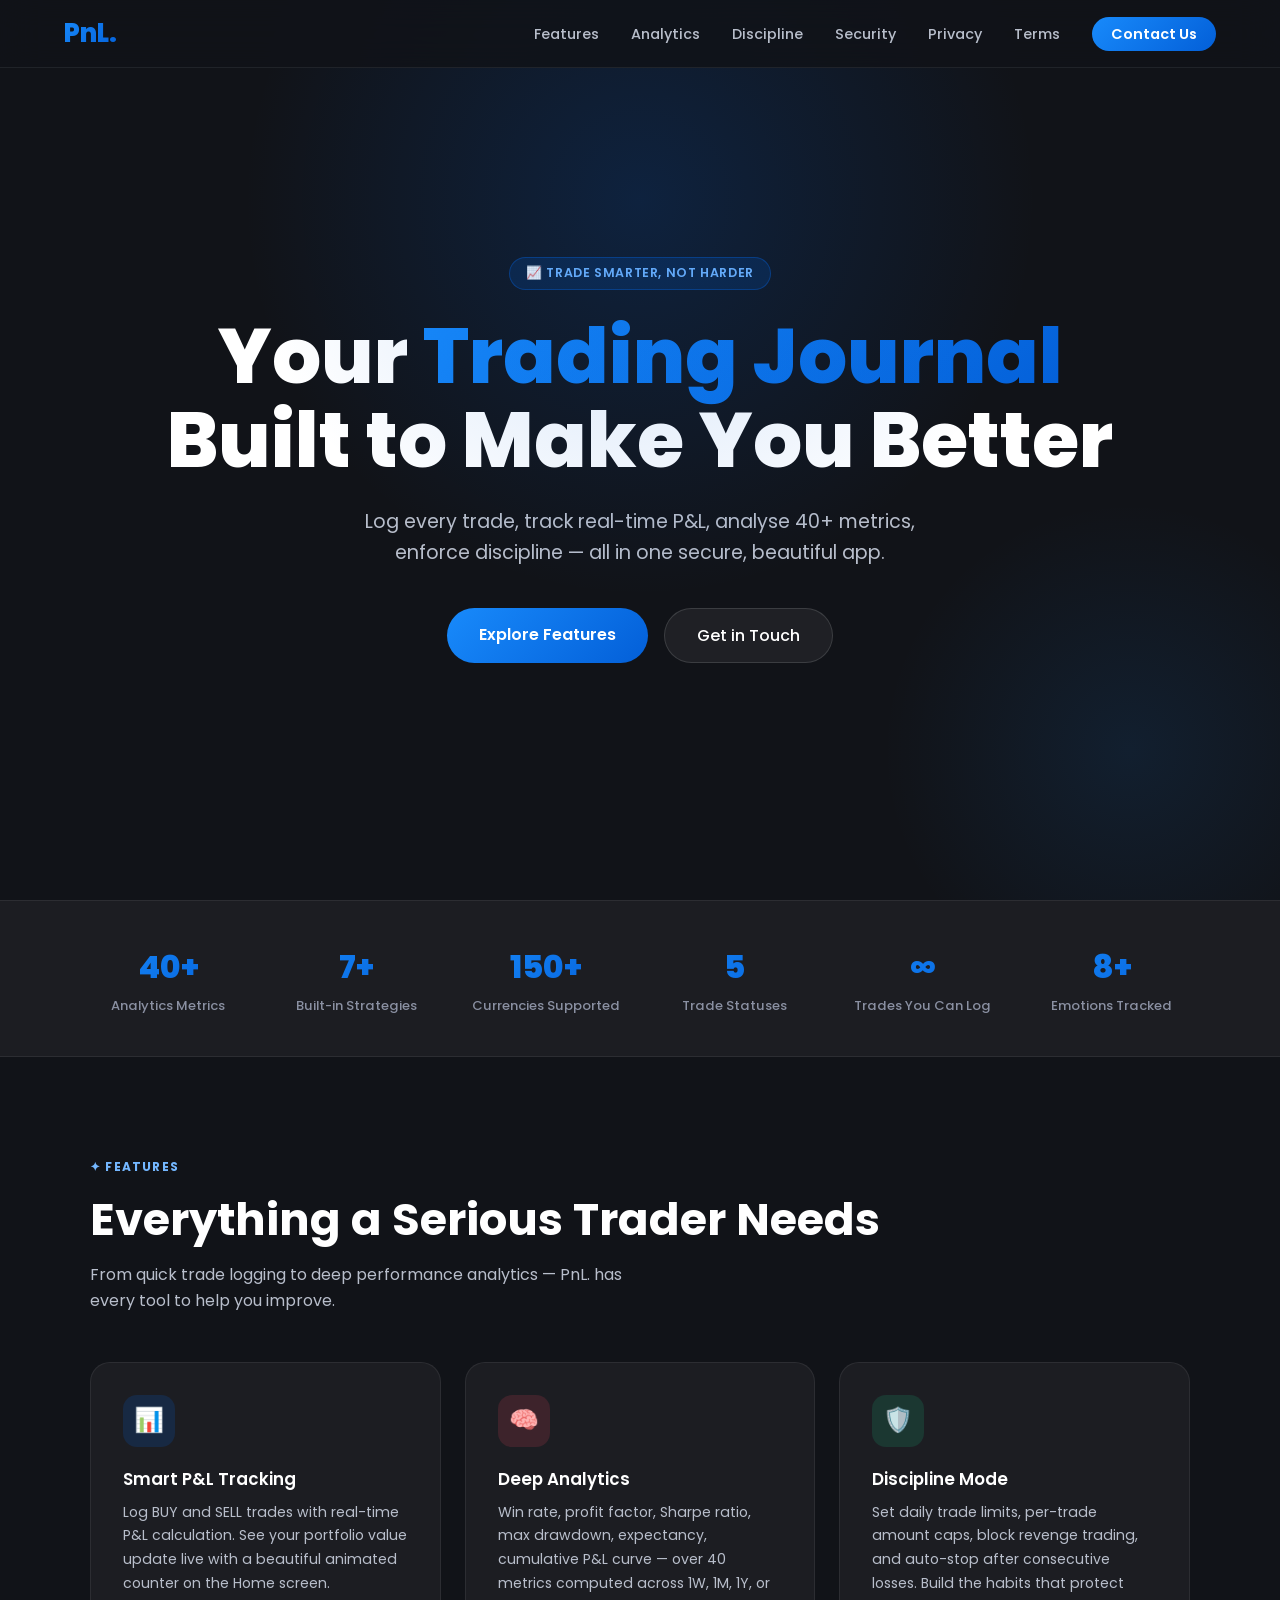
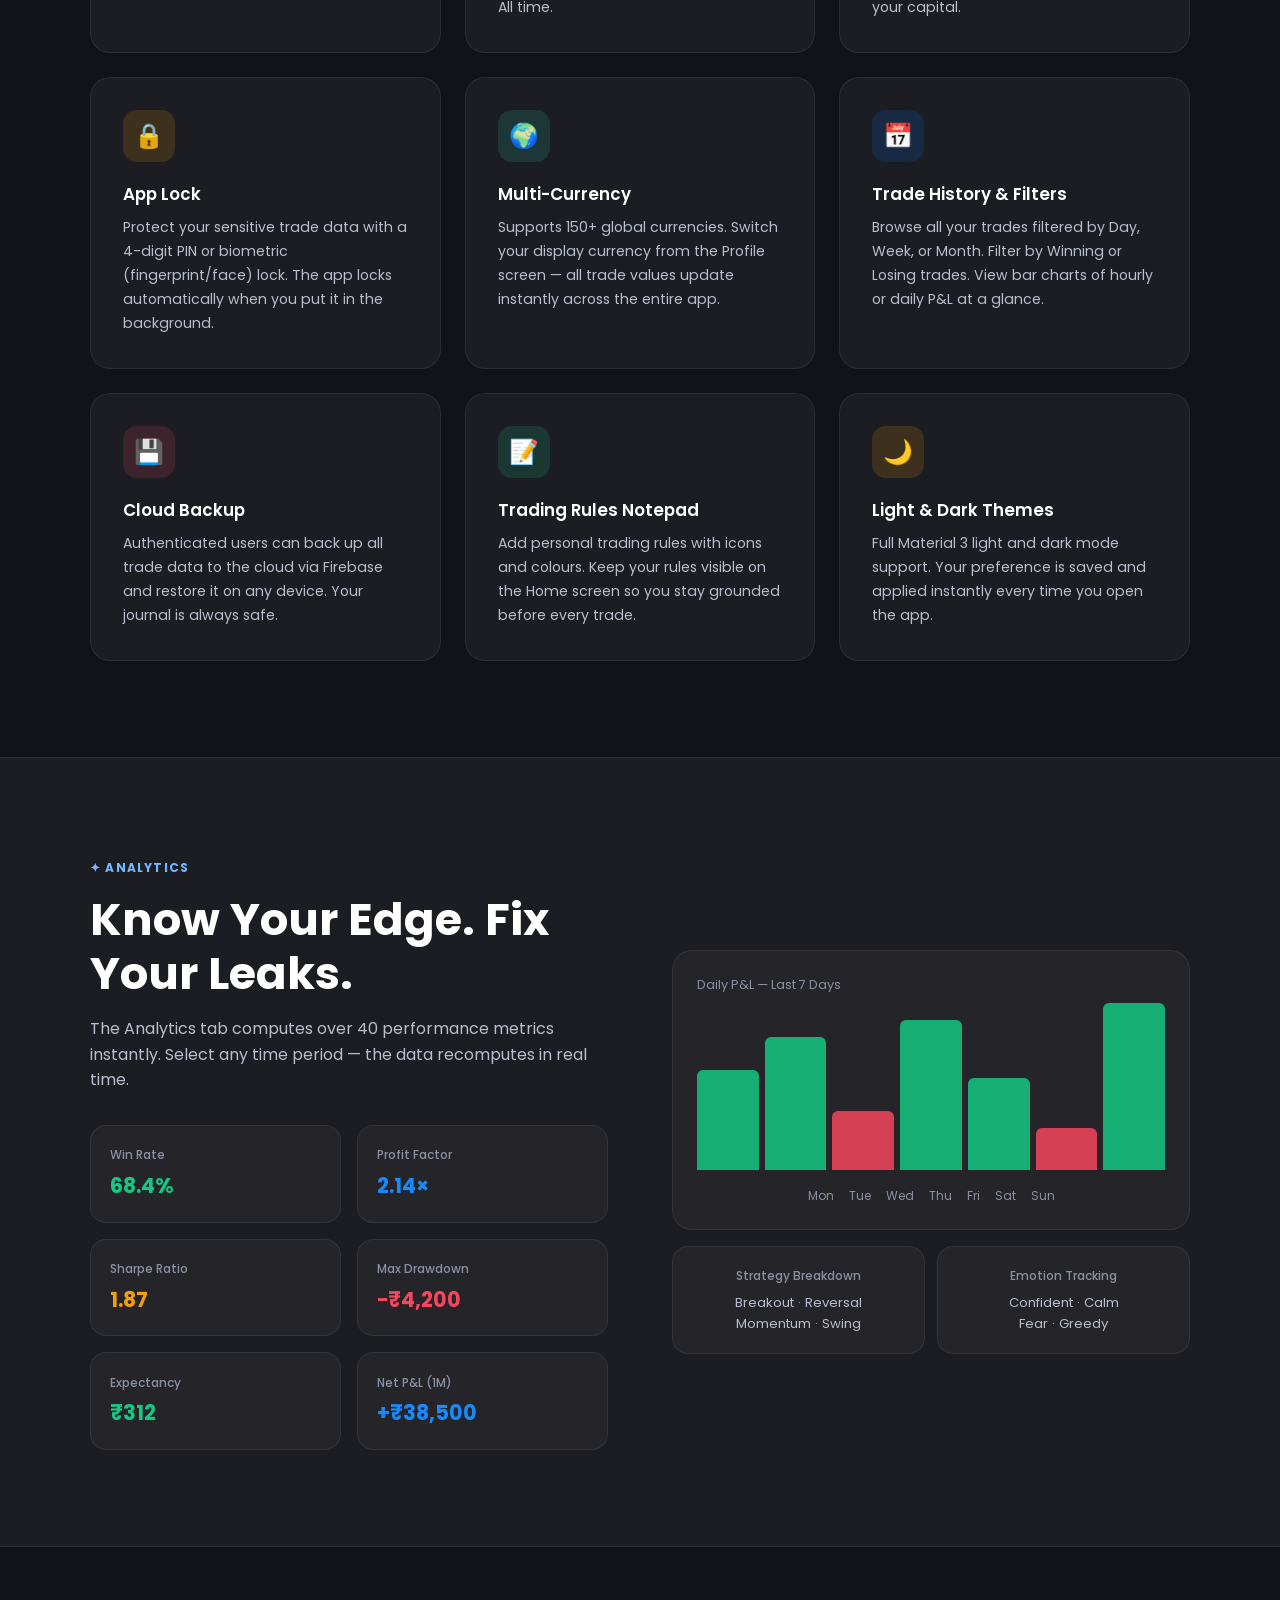
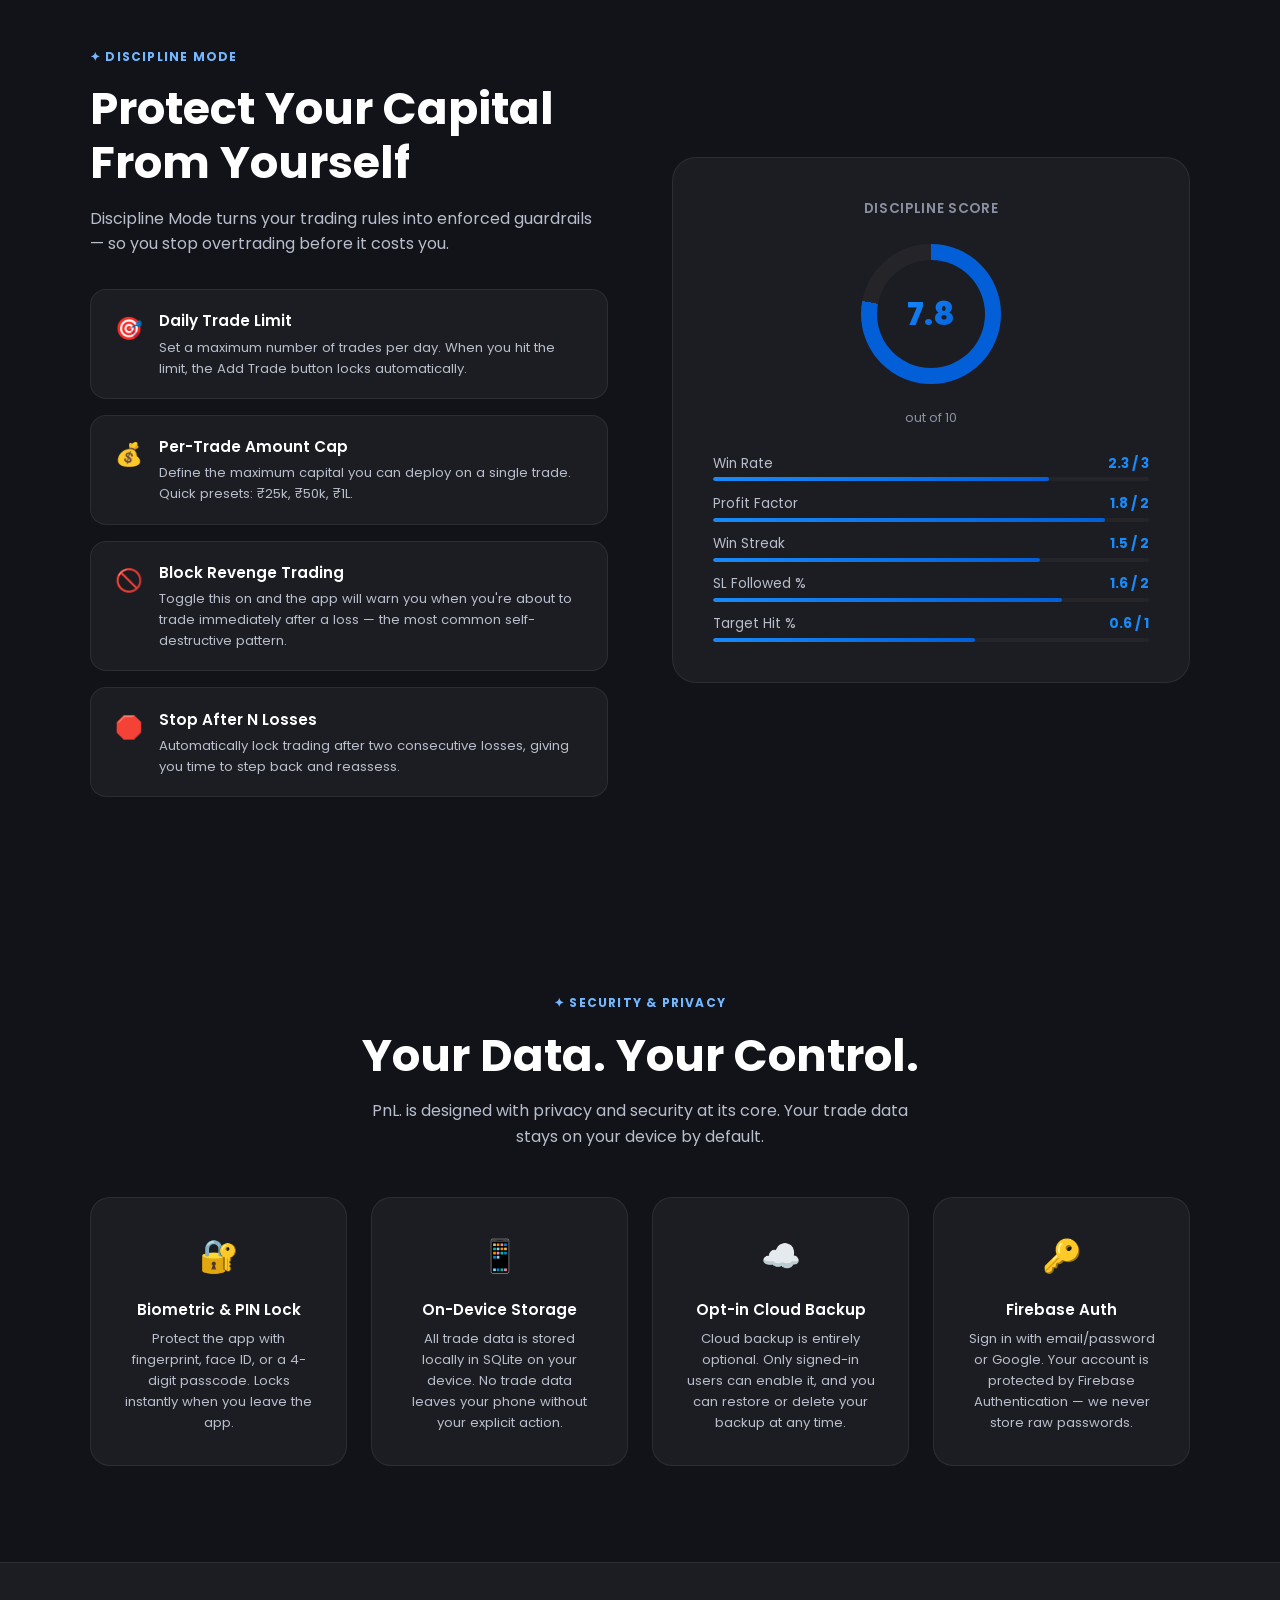
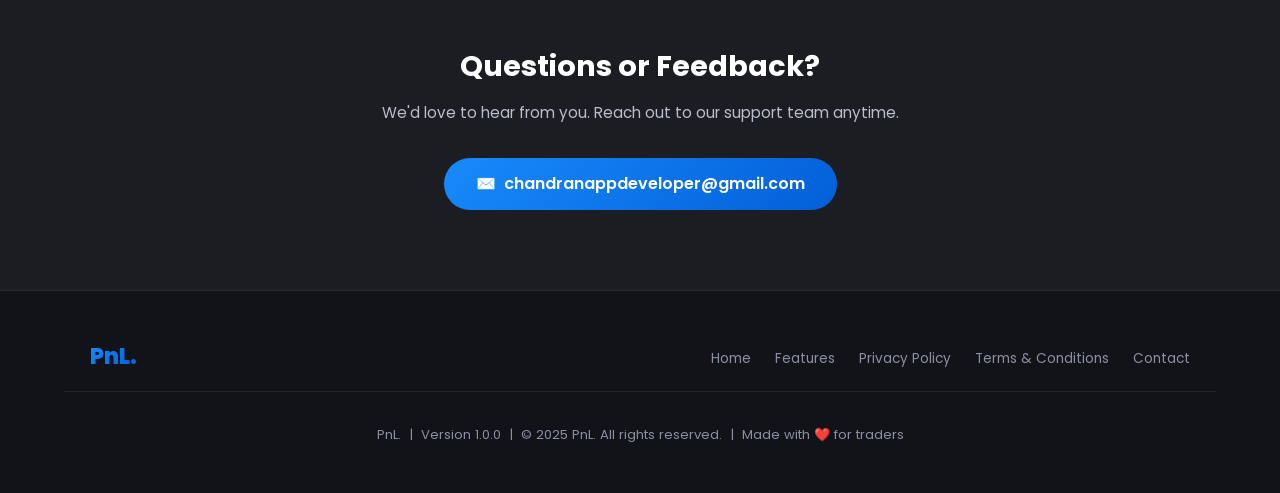
==== index.html @ b83067f7 "Add files via upload init" ====
<!DOCTYPE html>
<html lang="en">
<head>
  <meta charset="UTF-8" />
  <meta name="viewport" content="width=device-width, initial-scale=1.0" />
  <title>PnL. — Trade Journal App</title>
  <meta name="description" content="PnL. is a smart trade journal for retail traders. Log trades, track daily P&L, analyse patterns, enforce discipline, and grow as a trader." />
  <meta name="theme-color" content="#035fd8" />
  <link rel="stylesheet" href="style.css" />
</head>
<body>

<!-- NAV -->
<nav>
  <a class="nav-logo" href="index.html">PnL.</a>
  <ul class="nav-links">
    <li><a href="#features">Features</a></li>
    <li><a href="#analytics">Analytics</a></li>
    <li><a href="#discipline">Discipline</a></li>
    <li><a href="#security">Security</a></li>
    <li><a href="privacy.html">Privacy</a></li>
    <li><a href="terms.html">Terms</a></li>
    <li><a href="mailto:chandranappdeveloper@gmail.com" class="nav-cta">Contact Us</a></li>
  </ul>
</nav>

<!-- HERO -->
<section class="hero">
  <div>
    <div class="badge">📈 Trade Smarter, Not Harder</div>
    <h1>Your <span class="gradient-text">Trading Journal</span><br/>Built to Make You Better</h1>
    <p>Log every trade, track real-time P&amp;L, analyse 40+ metrics, enforce discipline — all in one secure, beautiful app.</p>
    <div class="btn-group">
      <a href="#features" class="btn-primary">Explore Features</a>
      <a href="mailto:chandranappdeveloper@gmail.com" class="btn-secondary">Get in Touch</a>
    </div>
  </div>
</section>

<!-- STATS STRIP -->
<div class="stats-strip">
  <div class="stats-grid">
    <div class="stat-item">
      <div class="stat-value">40+</div>
      <div class="stat-label">Analytics Metrics</div>
    </div>
    <div class="stat-item">
      <div class="stat-value">7+</div>
      <div class="stat-label">Built-in Strategies</div>
    </div>
    <div class="stat-item">
      <div class="stat-value">150+</div>
      <div class="stat-label">Currencies Supported</div>
    </div>
    <div class="stat-item">
      <div class="stat-value">5</div>
      <div class="stat-label">Trade Statuses</div>
    </div>
    <div class="stat-item">
      <div class="stat-value">∞</div>
      <div class="stat-label">Trades You Can Log</div>
    </div>
    <div class="stat-item">
      <div class="stat-value">8+</div>
      <div class="stat-label">Emotions Tracked</div>
    </div>
  </div>
</div>

<!-- FEATURES -->
<section id="features">
  <div class="section-inner">
    <span class="section-badge">✦ Features</span>
    <h2 class="section-title">Everything a Serious Trader Needs</h2>
    <p class="section-sub">From quick trade logging to deep performance analytics — PnL. has every tool to help you improve.</p>

    <div class="features-grid">
      <div class="feature-card">
        <div class="feature-icon ic-blue">📊</div>
        <h3>Smart P&amp;L Tracking</h3>
        <p>Log BUY and SELL trades with real-time P&amp;L calculation. See your portfolio value update live with a beautiful animated counter on the Home screen.</p>
      </div>
      <div class="feature-card">
        <div class="feature-icon ic-red">🧠</div>
        <h3>Deep Analytics</h3>
        <p>Win rate, profit factor, Sharpe ratio, max drawdown, expectancy, cumulative P&amp;L curve — over 40 metrics computed across 1W, 1M, 1Y, or All time.</p>
      </div>
      <div class="feature-card">
        <div class="feature-icon ic-green">🛡️</div>
        <h3>Discipline Mode</h3>
        <p>Set daily trade limits, per-trade amount caps, block revenge trading, and auto-stop after consecutive losses. Build the habits that protect your capital.</p>
      </div>
      <div class="feature-card">
        <div class="feature-icon ic-amber">🔒</div>
        <h3>App Lock</h3>
        <p>Protect your sensitive trade data with a 4-digit PIN or biometric (fingerprint/face) lock. The app locks automatically when you put it in the background.</p>
      </div>
      <div class="feature-card">
        <div class="feature-icon ic-cyan">🌍</div>
        <h3>Multi-Currency</h3>
        <p>Supports 150+ global currencies. Switch your display currency from the Profile screen — all trade values update instantly across the entire app.</p>
      </div>
      <div class="feature-card">
        <div class="feature-icon ic-blue">📅</div>
        <h3>Trade History &amp; Filters</h3>
        <p>Browse all your trades filtered by Day, Week, or Month. Filter by Winning or Losing trades. View bar charts of hourly or daily P&amp;L at a glance.</p>
      </div>
      <div class="feature-card">
        <div class="feature-icon ic-red">💾</div>
        <h3>Cloud Backup</h3>
        <p>Authenticated users can back up all trade data to the cloud via Firebase and restore it on any device. Your journal is always safe.</p>
      </div>
      <div class="feature-card">
        <div class="feature-icon ic-green">📝</div>
        <h3>Trading Rules Notepad</h3>
        <p>Add personal trading rules with icons and colours. Keep your rules visible on the Home screen so you stay grounded before every trade.</p>
      </div>
      <div class="feature-card">
        <div class="feature-icon ic-amber">🌙</div>
        <h3>Light &amp; Dark Themes</h3>
        <p>Full Material 3 light and dark mode support. Your preference is saved and applied instantly every time you open the app.</p>
      </div>
    </div>
  </div>
</section>

<!-- ANALYTICS -->
<section id="analytics" class="analytics-section">
  <div class="section-inner">
    <div class="analytics-layout">
      <div>
        <span class="section-badge">✦ Analytics</span>
        <h2 class="section-title">Know Your Edge. Fix Your Leaks.</h2>
        <p class="section-sub">The Analytics tab computes over 40 performance metrics instantly. Select any time period — the data recomputes in real time.</p>

        <div class="metrics-grid">
          <div class="metric-card green">
            <div class="metric-label">Win Rate</div>
            <div class="metric-value">68.4%</div>
          </div>
          <div class="metric-card blue">
            <div class="metric-label">Profit Factor</div>
            <div class="metric-value">2.14×</div>
          </div>
          <div class="metric-card amber">
            <div class="metric-label">Sharpe Ratio</div>
            <div class="metric-value">1.87</div>
          </div>
          <div class="metric-card red">
            <div class="metric-label">Max Drawdown</div>
            <div class="metric-value">−₹4,200</div>
          </div>
          <div class="metric-card green">
            <div class="metric-label">Expectancy</div>
            <div class="metric-value">₹312</div>
          </div>
          <div class="metric-card blue">
            <div class="metric-label">Net P&amp;L (1M)</div>
            <div class="metric-value">+₹38,500</div>
          </div>
        </div>
      </div>
      <div>
        <div class="mock-chart">
          <div style="font-size:0.8rem;color:var(--text-muted);margin-bottom:0.5rem;">Daily P&L — Last 7 Days</div>
          <div class="chart-bars">
            <div class="bar up"  style="height:60%;"></div>
            <div class="bar up"  style="height:80%;"></div>
            <div class="bar down"style="height:35%;"></div>
            <div class="bar up"  style="height:90%;"></div>
            <div class="bar up"  style="height:55%;"></div>
            <div class="bar down"style="height:25%;"></div>
            <div class="bar up"  style="height:100%;"></div>
          </div>
          <div class="chart-label">Mon &nbsp;&nbsp;&nbsp; Tue &nbsp;&nbsp;&nbsp; Wed &nbsp;&nbsp;&nbsp; Thu &nbsp;&nbsp;&nbsp; Fri &nbsp;&nbsp;&nbsp; Sat &nbsp;&nbsp;&nbsp; Sun</div>
        </div>

        <div style="margin-top:1rem;display:grid;grid-template-columns:1fr 1fr;gap:0.75rem;">
          <div class="metric-card" style="text-align:center;">
            <div class="metric-label">Strategy Breakdown</div>
            <div style="font-size:0.82rem;color:var(--text-secondary);margin-top:0.4rem;">Breakout · Reversal<br/>Momentum · Swing</div>
          </div>
          <div class="metric-card" style="text-align:center;">
            <div class="metric-label">Emotion Tracking</div>
            <div style="font-size:0.82rem;color:var(--text-secondary);margin-top:0.4rem;">Confident · Calm<br/>Fear · Greedy</div>
          </div>
        </div>
      </div>
    </div>
  </div>
</section>

<!-- DISCIPLINE -->
<section id="discipline">
  <div class="section-inner">
    <div class="discipline-layout">
      <div>
        <span class="section-badge">✦ Discipline Mode</span>
        <h2 class="section-title">Protect Your Capital From Yourself</h2>
        <p class="section-sub">Discipline Mode turns your trading rules into enforced guardrails — so you stop overtrading before it costs you.</p>

        <div class="discipline-items">
          <div class="discipline-item">
            <span class="discipline-icon">🎯</span>
            <div>
              <h4>Daily Trade Limit</h4>
              <p>Set a maximum number of trades per day. When you hit the limit, the Add Trade button locks automatically.</p>
            </div>
          </div>
          <div class="discipline-item">
            <span class="discipline-icon">💰</span>
            <div>
              <h4>Per-Trade Amount Cap</h4>
              <p>Define the maximum capital you can deploy on a single trade. Quick presets: ₹25k, ₹50k, ₹1L.</p>
            </div>
          </div>
          <div class="discipline-item">
            <span class="discipline-icon">🚫</span>
            <div>
              <h4>Block Revenge Trading</h4>
              <p>Toggle this on and the app will warn you when you're about to trade immediately after a loss — the most common self-destructive pattern.</p>
            </div>
          </div>
          <div class="discipline-item">
            <span class="discipline-icon">🛑</span>
            <div>
              <h4>Stop After N Losses</h4>
              <p>Automatically lock trading after two consecutive losses, giving you time to step back and reassess.</p>
            </div>
          </div>
        </div>
      </div>
      <div>
        <div class="score-card">
          <div style="font-size:0.85rem;color:var(--text-muted);margin-bottom:1.5rem;font-weight:600;letter-spacing:0.05em;text-transform:uppercase;">Discipline Score</div>
          <div class="score-ring">
            <div class="score-number">7.8</div>
          </div>
          <div style="font-size:0.8rem;color:var(--text-muted);margin-bottom:1.5rem;">out of 10</div>

          <div class="score-components">
            <div>
              <div class="score-row">
                <span class="score-label">Win Rate</span>
                <span class="score-pts">2.3 / 3</span>
              </div>
              <div class="score-bar"><div class="score-bar-fill" style="width:77%"></div></div>
            </div>
            <div>
              <div class="score-row">
                <span class="score-label">Profit Factor</span>
                <span class="score-pts">1.8 / 2</span>
              </div>
              <div class="score-bar"><div class="score-bar-fill" style="width:90%"></div></div>
            </div>
            <div>
              <div class="score-row">
                <span class="score-label">Win Streak</span>
                <span class="score-pts">1.5 / 2</span>
              </div>
              <div class="score-bar"><div class="score-bar-fill" style="width:75%"></div></div>
            </div>
            <div>
              <div class="score-row">
                <span class="score-label">SL Followed %</span>
                <span class="score-pts">1.6 / 2</span>
              </div>
              <div class="score-bar"><div class="score-bar-fill" style="width:80%"></div></div>
            </div>
            <div>
              <div class="score-row">
                <span class="score-label">Target Hit %</span>
                <span class="score-pts">0.6 / 1</span>
              </div>
              <div class="score-bar"><div class="score-bar-fill" style="width:60%"></div></div>
            </div>
          </div>
        </div>
      </div>
    </div>
  </div>
</section>

<!-- SECURITY -->
<section id="security">
  <div class="section-inner" style="text-align:center;">
    <span class="section-badge">✦ Security &amp; Privacy</span>
    <h2 class="section-title">Your Data. Your Control.</h2>
    <p class="section-sub" style="margin:0 auto;">PnL. is designed with privacy and security at its core. Your trade data stays on your device by default.</p>

    <div class="security-grid">
      <div class="security-card">
        <span class="sec-icon">🔐</span>
        <h3>Biometric &amp; PIN Lock</h3>
        <p>Protect the app with fingerprint, face ID, or a 4-digit passcode. Locks instantly when you leave the app.</p>
      </div>
      <div class="security-card">
        <span class="sec-icon">📱</span>
        <h3>On-Device Storage</h3>
        <p>All trade data is stored locally in SQLite on your device. No trade data leaves your phone without your explicit action.</p>
      </div>
      <div class="security-card">
        <span class="sec-icon">☁️</span>
        <h3>Opt-in Cloud Backup</h3>
        <p>Cloud backup is entirely optional. Only signed-in users can enable it, and you can restore or delete your backup at any time.</p>
      </div>
      <div class="security-card">
        <span class="sec-icon">🔑</span>
        <h3>Firebase Auth</h3>
        <p>Sign in with email/password or Google. Your account is protected by Firebase Authentication — we never store raw passwords.</p>
      </div>
    </div>
  </div>
</section>

<!-- CONTACT CTA -->
<div class="contact-section">
  <h2>Questions or Feedback?</h2>
  <p>We'd love to hear from you. Reach out to our support team anytime.</p>
  <a href="mailto:chandranappdeveloper@gmail.com" class="contact-email">✉️ &nbsp;chandranappdeveloper@gmail.com</a>
</div>

<!-- FOOTER -->
<footer>
  <div class="footer-inner">
    <a class="footer-logo" href="index.html">PnL.</a>
    <ul class="footer-links">
      <li><a href="index.html">Home</a></li>
      <li><a href="#features">Features</a></li>
      <li><a href="privacy.html">Privacy Policy</a></li>
      <li><a href="terms.html">Terms &amp; Conditions</a></li>
      <li><a href="mailto:chandranappdeveloper@gmail.com">Contact</a></li>
    </ul>
  </div>
  <div class="footer-copy">
    PnL. &nbsp;|&nbsp; Version 1.0.0 &nbsp;|&nbsp; © 2025 PnL. All rights reserved. &nbsp;|&nbsp; Made with ❤️ for traders
  </div>
</footer>

</body>
</html>
---- style.css ----
@import url('https://fonts.googleapis.com/css2?family=Poppins:wght@300;400;500;600;700;800;900&display=swap');

/* ── AppColors exact values from app_colors.dart ───────────────────────── */
:root {
  /* Brand / Primary */
  --primary:        #035fd8;   /* AppColors.primary */
  --primary-mid:    #0045b4;   /* AppColors.primaryMid */
  --primary-light:  #188afb;   /* AppColors.primaryLight */
  --gradient: linear-gradient(135deg, #188afb, #035fd8, #0045b4);
  --gradient-2: linear-gradient(135deg, #188afb, #035fd8);

  /* Accent */
  --pink:    #F6465D;   /* AppColors.pink  (loss red) */
  --green:   #16C784;   /* AppColors.profit / emerald */
  --amber:   #F59E0B;   /* AppColors.amber */
  --cyan:    #22C7A9;   /* AppColors.cyan */
  --chart:   #035fd8;   /* AppColors.chartLine */

  /* Dark-mode backgrounds (matching AppColors dark) */
  --dark-bg:    #111318;   /* bgPage dark */
  --dark-card:  #1C1D22;   /* surface dark */
  --dark-card2: #252529;   /* surface2 dark */
  --dark-card3: #5C5D68;   /* surface3 dark */

  /* Text (dark mode) */
  --text-primary:   #FFFFFF;
  --text-secondary: #B8BECB;   /* textSecondary dark */
  --text-muted:     #8A90A2;   /* textMuted dark */

  /* Borders (dark) */
  --border:  rgba(255,255,255,0.13);   /* 0x22FFFFFF */
  --border2: rgba(255,255,255,0.07);   /* 0x11FFFFFF */

  /* Tinted backgrounds */
  --profit-bg: rgba(22,199,132,0.13);
  --loss-bg:   rgba(246,70,93,0.13);
  --primary-bg: rgba(3,95,216,0.15);
}

* { margin: 0; padding: 0; box-sizing: border-box; }
html { scroll-behavior: smooth; }

body {
  font-family: 'Poppins', sans-serif;
  background: var(--dark-bg);
  color: var(--text-primary);
  line-height: 1.6;
  overflow-x: hidden;
}

/* ── NAV ─────────────────────────────────────────────────────────────────── */
nav {
  position: fixed;
  top: 0; left: 0; right: 0;
  z-index: 100;
  background: rgba(17, 19, 24, 0.88);
  backdrop-filter: blur(20px);
  border-bottom: 1px solid var(--border2);
  padding: 0 5%;
  height: 68px;
  display: flex;
  align-items: center;
  justify-content: space-between;
}

.nav-logo {
  font-size: 1.6rem;
  font-weight: 800;
  background: var(--gradient-2);
  -webkit-background-clip: text;
  -webkit-text-fill-color: transparent;
  background-clip: text;
  text-decoration: none;
}

.nav-links {
  display: flex;
  gap: 2rem;
  list-style: none;
  align-items: center;
}

.nav-links a {
  color: var(--text-secondary);
  text-decoration: none;
  font-size: 0.9rem;
  font-weight: 500;
  transition: color 0.2s;
}
.nav-links a:hover { color: #fff; }

.nav-cta {
  background: var(--gradient-2) !important;
  color: #fff !important;
  padding: 0.45rem 1.2rem;
  border-radius: 50px;
  font-weight: 600 !important;
}

/* ── HERO ─────────────────────────────────────────────────────────────────── */
.hero {
  min-height: 100vh;
  display: flex;
  align-items: center;
  justify-content: center;
  text-align: center;
  padding: 100px 5% 80px;
  position: relative;
  overflow: hidden;
}

.hero::before {
  content: '';
  position: absolute;
  top: -200px; left: 50%;
  transform: translateX(-50%);
  width: 800px; height: 800px;
  background: radial-gradient(circle, rgba(3,95,216,0.2) 0%, transparent 70%);
  pointer-events: none;
}
.hero::after {
  content: '';
  position: absolute;
  bottom: -100px; right: -100px;
  width: 500px; height: 500px;
  background: radial-gradient(circle, rgba(24,138,251,0.1) 0%, transparent 70%);
  pointer-events: none;
}

.badge {
  display: inline-flex;
  align-items: center;
  gap: 0.4rem;
  background: rgba(3,95,216,0.18);
  border: 1px solid rgba(3,95,216,0.4);
  color: #74b7ff;
  font-size: 0.78rem;
  font-weight: 600;
  padding: 0.35rem 1rem;
  border-radius: 50px;
  margin-bottom: 1.5rem;
  letter-spacing: 0.05em;
  text-transform: uppercase;
}

.hero h1 {
  font-size: clamp(2.8rem, 6vw, 5.5rem);
  font-weight: 800;
  line-height: 1.1;
  margin-bottom: 1.5rem;
}

.hero h1 .gradient-text {
  background: var(--gradient-2);
  -webkit-background-clip: text;
  -webkit-text-fill-color: transparent;
  background-clip: text;
}

.hero p {
  font-size: clamp(1rem, 2vw, 1.2rem);
  color: var(--text-secondary);
  max-width: 600px;
  margin: 0 auto 2.5rem;
}

.btn-group {
  display: flex;
  gap: 1rem;
  justify-content: center;
  flex-wrap: wrap;
}

.btn-primary {
  background: var(--gradient-2);
  color: #fff;
  padding: 0.85rem 2rem;
  border-radius: 50px;
  text-decoration: none;
  font-weight: 600;
  font-size: 1rem;
  transition: opacity 0.2s, transform 0.2s;
  display: inline-block;
}
.btn-primary:hover { opacity: 0.9; transform: translateY(-2px); }

.btn-secondary {
  background: rgba(255,255,255,0.06);
  border: 1px solid var(--border);
  color: #fff;
  padding: 0.85rem 2rem;
  border-radius: 50px;
  text-decoration: none;
  font-weight: 500;
  font-size: 1rem;
  transition: background 0.2s, transform 0.2s;
  display: inline-block;
}
.btn-secondary:hover { background: rgba(255,255,255,0.1); transform: translateY(-2px); }

/* ── STATS STRIP ─────────────────────────────────────────────────────────── */
.stats-strip {
  background: var(--dark-card);
  border-top: 1px solid var(--border2);
  border-bottom: 1px solid var(--border2);
  padding: 2.5rem 5%;
}

.stats-grid {
  display: grid;
  grid-template-columns: repeat(auto-fit, minmax(150px, 1fr));
  gap: 2rem;
  max-width: 1100px;
  margin: 0 auto;
  text-align: center;
}

.stat-item .stat-value {
  font-size: 2rem;
  font-weight: 800;
  background: var(--gradient-2);
  -webkit-background-clip: text;
  -webkit-text-fill-color: transparent;
  background-clip: text;
}

.stat-item .stat-label {
  font-size: 0.82rem;
  color: var(--text-muted);
  font-weight: 500;
  margin-top: 0.2rem;
}

/* ── SECTIONS ────────────────────────────────────────────────────────────── */
section { padding: 6rem 5%; }
.section-inner { max-width: 1100px; margin: 0 auto; }

.section-badge {
  display: inline-block;
  font-size: 0.75rem;
  font-weight: 700;
  letter-spacing: 0.1em;
  text-transform: uppercase;
  color: #74b7ff;
  margin-bottom: 1rem;
}

.section-title {
  font-size: clamp(1.8rem, 4vw, 2.8rem);
  font-weight: 700;
  line-height: 1.2;
  margin-bottom: 1rem;
}

.section-sub {
  color: var(--text-secondary);
  max-width: 550px;
  font-size: 1rem;
}

/* ── FEATURE CARDS ───────────────────────────────────────────────────────── */
.features-grid {
  display: grid;
  grid-template-columns: repeat(auto-fit, minmax(300px, 1fr));
  gap: 1.5rem;
  margin-top: 3rem;
}

.feature-card {
  background: var(--dark-card);
  border: 1px solid var(--border2);
  border-radius: 20px;
  padding: 2rem;
  transition: transform 0.2s, border-color 0.2s;
}
.feature-card:hover {
  transform: translateY(-4px);
  border-color: rgba(3,95,216,0.4);
}

.feature-icon {
  width: 52px; height: 52px;
  border-radius: 14px;
  display: flex;
  align-items: center;
  justify-content: center;
  font-size: 1.5rem;
  margin-bottom: 1.2rem;
}

.feature-card h3 { font-size: 1.05rem; font-weight: 600; margin-bottom: 0.5rem; }
.feature-card p  { color: var(--text-secondary); font-size: 0.88rem; line-height: 1.7; }

/* ── ANALYTICS SECTION ───────────────────────────────────────────────────── */
.analytics-section {
  background: var(--dark-card);
  border-top: 1px solid var(--border2);
  border-bottom: 1px solid var(--border2);
}

.analytics-layout {
  display: grid;
  grid-template-columns: 1fr 1fr;
  gap: 4rem;
  align-items: center;
}

.metrics-grid {
  display: grid;
  grid-template-columns: 1fr 1fr;
  gap: 1rem;
  margin-top: 2rem;
}

.metric-card {
  background: var(--dark-card2);
  border: 1px solid var(--border2);
  border-radius: 16px;
  padding: 1.2rem;
}

.metric-card .metric-label {
  font-size: 0.75rem;
  color: var(--text-muted);
  font-weight: 500;
  margin-bottom: 0.3rem;
}
.metric-card .metric-value { font-size: 1.3rem; font-weight: 700; }

.metric-card.green  .metric-value { color: var(--green); }
.metric-card.red    .metric-value { color: var(--pink); }
.metric-card.blue   .metric-value { color: var(--primary-light); }
.metric-card.amber  .metric-value { color: var(--amber); }

/* mock chart */
.mock-chart {
  background: var(--dark-card2);
  border: 1px solid var(--border2);
  border-radius: 20px;
  padding: 1.5rem;
  height: 280px;
  display: flex;
  flex-direction: column;
  justify-content: flex-end;
}

.chart-bars {
  display: flex;
  align-items: flex-end;
  gap: 6px;
  height: 200px;
  padding-bottom: 8px;
}

.bar { flex: 1; border-radius: 6px 6px 0 0; min-height: 10px; }
.bar.up   { background: var(--green); opacity: 0.85; }
.bar.down { background: var(--pink);  opacity: 0.85; }

.chart-label {
  font-size: 0.75rem;
  color: var(--text-muted);
  text-align: center;
  margin-top: 0.5rem;
}

/* ── DISCIPLINE ──────────────────────────────────────────────────────────── */
.discipline-layout {
  display: grid;
  grid-template-columns: 1fr 1fr;
  gap: 4rem;
  align-items: center;
}

.discipline-items { display: flex; flex-direction: column; gap: 1rem; margin-top: 2rem; }

.discipline-item {
  display: flex;
  align-items: flex-start;
  gap: 1rem;
  background: var(--dark-card);
  border: 1px solid var(--border2);
  border-radius: 16px;
  padding: 1.2rem 1.5rem;
}

.discipline-icon { font-size: 1.4rem; flex-shrink: 0; margin-top: 2px; }
.discipline-item h4 { font-size: 0.95rem; font-weight: 600; margin-bottom: 0.2rem; }
.discipline-item p  { font-size: 0.82rem; color: var(--text-secondary); }

.score-card {
  background: var(--dark-card);
  border: 1px solid var(--border2);
  border-radius: 24px;
  padding: 2.5rem;
  text-align: center;
}

.score-ring {
  width: 140px; height: 140px;
  border-radius: 50%;
  background: conic-gradient(var(--primary) 0% 78%, var(--dark-card2) 78% 100%);
  display: flex;
  align-items: center;
  justify-content: center;
  margin: 0 auto 1.5rem;
  position: relative;
}
.score-ring::before {
  content: '';
  position: absolute;
  width: 108px; height: 108px;
  background: var(--dark-card);
  border-radius: 50%;
}
.score-ring .score-number {
  position: relative;
  z-index: 1;
  font-size: 2rem;
  font-weight: 800;
  background: var(--gradient-2);
  -webkit-background-clip: text;
  -webkit-text-fill-color: transparent;
  background-clip: text;
}

.score-components { display: flex; flex-direction: column; gap: 0.7rem; text-align: left; }

.score-row {
  display: flex;
  align-items: center;
  justify-content: space-between;
  font-size: 0.85rem;
}
.score-row .score-label { color: var(--text-secondary); }
.score-row .score-pts   { font-weight: 700; color: var(--primary-light); }

.score-bar {
  height: 4px;
  background: var(--dark-card2);
  border-radius: 2px;
  margin: 0.2rem 0 0;
  overflow: hidden;
}
.score-bar-fill { height: 100%; border-radius: 2px; background: var(--gradient-2); }

/* ── SECURITY ────────────────────────────────────────────────────────────── */
.security-grid {
  display: grid;
  grid-template-columns: repeat(auto-fit, minmax(220px, 1fr));
  gap: 1.5rem;
  margin-top: 3rem;
}

.security-card {
  background: var(--dark-card);
  border: 1px solid var(--border2);
  border-radius: 20px;
  padding: 2rem;
  text-align: center;
}
.security-card .sec-icon { font-size: 2rem; margin-bottom: 1rem; display: block; }
.security-card h3 { font-size: 0.95rem; font-weight: 600; margin-bottom: 0.4rem; }
.security-card p  { font-size: 0.82rem; color: var(--text-secondary); }

/* ── POLICY PAGES ────────────────────────────────────────────────────────── */
.policy-hero {
  padding: 120px 5% 60px;
  text-align: center;
  border-bottom: 1px solid var(--border2);
}
.policy-hero h1 {
  font-size: clamp(2rem, 4vw, 3rem);
  font-weight: 700;
  margin-bottom: 0.75rem;
}
.policy-meta { font-size: 0.85rem; color: var(--text-muted); }

.policy-content { max-width: 860px; margin: 0 auto; padding: 4rem 5%; }

.policy-section {
  background: var(--dark-card);
  border: 1px solid var(--border2);
  border-radius: 20px;
  padding: 2rem 2.5rem;
  margin-bottom: 1.5rem;
}

.policy-section-header {
  display: flex;
  align-items: center;
  gap: 1rem;
  margin-bottom: 1.2rem;
}

.policy-icon {
  width: 44px; height: 44px;
  border-radius: 12px;
  display: flex;
  align-items: center;
  justify-content: center;
  font-size: 1.2rem;
  flex-shrink: 0;
}

.policy-section h2 { font-size: 1.05rem; font-weight: 600; }
.policy-section p, .policy-section li { font-size: 0.9rem; color: var(--text-secondary); line-height: 1.8; }
.policy-section ul { padding-left: 1.2rem; margin-top: 0.5rem; }
.policy-section li { margin-bottom: 0.4rem; }
.policy-section strong { color: var(--text-primary); }

.alert-box {
  background: rgba(246,70,93,0.08);
  border: 1px solid rgba(246,70,93,0.25);
  border-radius: 12px;
  padding: 1rem 1.5rem;
  margin-top: 1rem;
  font-size: 0.88rem;
  color: #ffb3c0;
}

/* ── CONTACT CTA ─────────────────────────────────────────────────────────── */
.contact-section {
  text-align: center;
  padding: 5rem 5%;
  background: var(--dark-card);
  border-top: 1px solid var(--border2);
}
.contact-section h2 { font-size: 1.8rem; font-weight: 700; margin-bottom: 0.75rem; }
.contact-section p  { color: var(--text-secondary); margin-bottom: 2rem; font-size: 0.95rem; }

.contact-email {
  display: inline-flex;
  align-items: center;
  gap: 0.5rem;
  background: var(--gradient-2);
  color: #fff;
  padding: 0.85rem 2rem;
  border-radius: 50px;
  text-decoration: none;
  font-weight: 600;
  font-size: 1rem;
  transition: opacity 0.2s;
}
.contact-email:hover { opacity: 0.88; }

/* ── FOOTER ──────────────────────────────────────────────────────────────── */
footer {
  background: var(--dark-bg);
  border-top: 1px solid var(--border2);
  padding: 3rem 5%;
}

.footer-inner {
  max-width: 1100px;
  margin: 0 auto;
  display: flex;
  align-items: center;
  justify-content: space-between;
  flex-wrap: wrap;
  gap: 1.5rem;
}

.footer-logo {
  font-size: 1.4rem;
  font-weight: 800;
  background: var(--gradient-2);
  -webkit-background-clip: text;
  -webkit-text-fill-color: transparent;
  background-clip: text;
  text-decoration: none;
}

.footer-links { display: flex; gap: 1.5rem; list-style: none; flex-wrap: wrap; }
.footer-links a { color: var(--text-muted); text-decoration: none; font-size: 0.85rem; transition: color 0.2s; }
.footer-links a:hover { color: #fff; }

.footer-copy {
  color: var(--text-muted);
  font-size: 0.82rem;
  width: 100%;
  text-align: center;
  padding-top: 2rem;
  border-top: 1px solid var(--border2);
  margin-top: 1rem;
}

/* ── ICON TINT CLASSES (AppColors) ──────────────────────────────────────── */
.ic-blue   { background: rgba(3,95,216,0.18); }
.ic-lblue  { background: rgba(24,138,251,0.15); }
.ic-green  { background: rgba(22,199,132,0.15); }
.ic-amber  { background: rgba(245,158,11,0.15); }
.ic-cyan   { background: rgba(34,199,169,0.15); }
.ic-red    { background: rgba(246,70,93,0.15); }

/* policy page link colour */
.policy-section a { color: var(--primary-light); }

/* ── RESPONSIVE ──────────────────────────────────────────────────────────── */
@media (max-width: 768px) {
  .analytics-layout, .discipline-layout { grid-template-columns: 1fr; }
  .nav-links { display: none; }
  .footer-inner { flex-direction: column; text-align: center; }
  .footer-links { justify-content: center; }
}
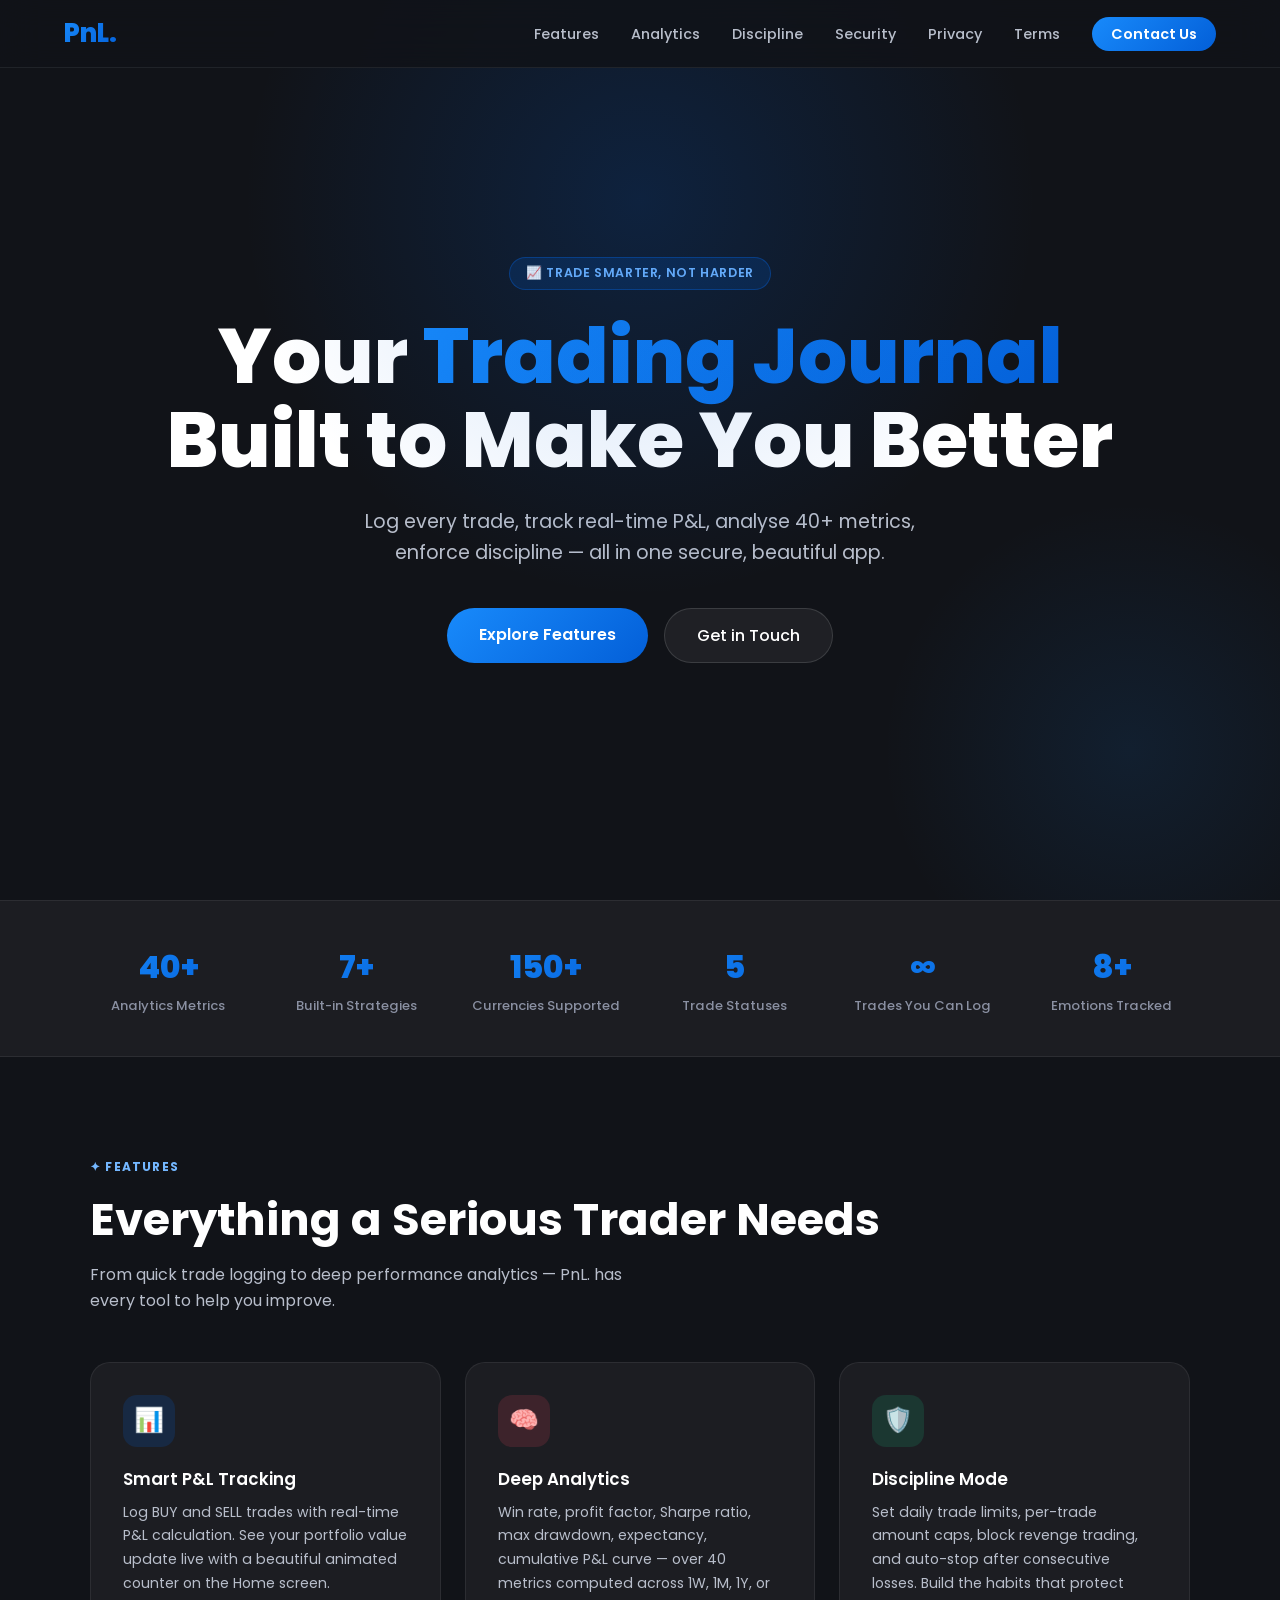
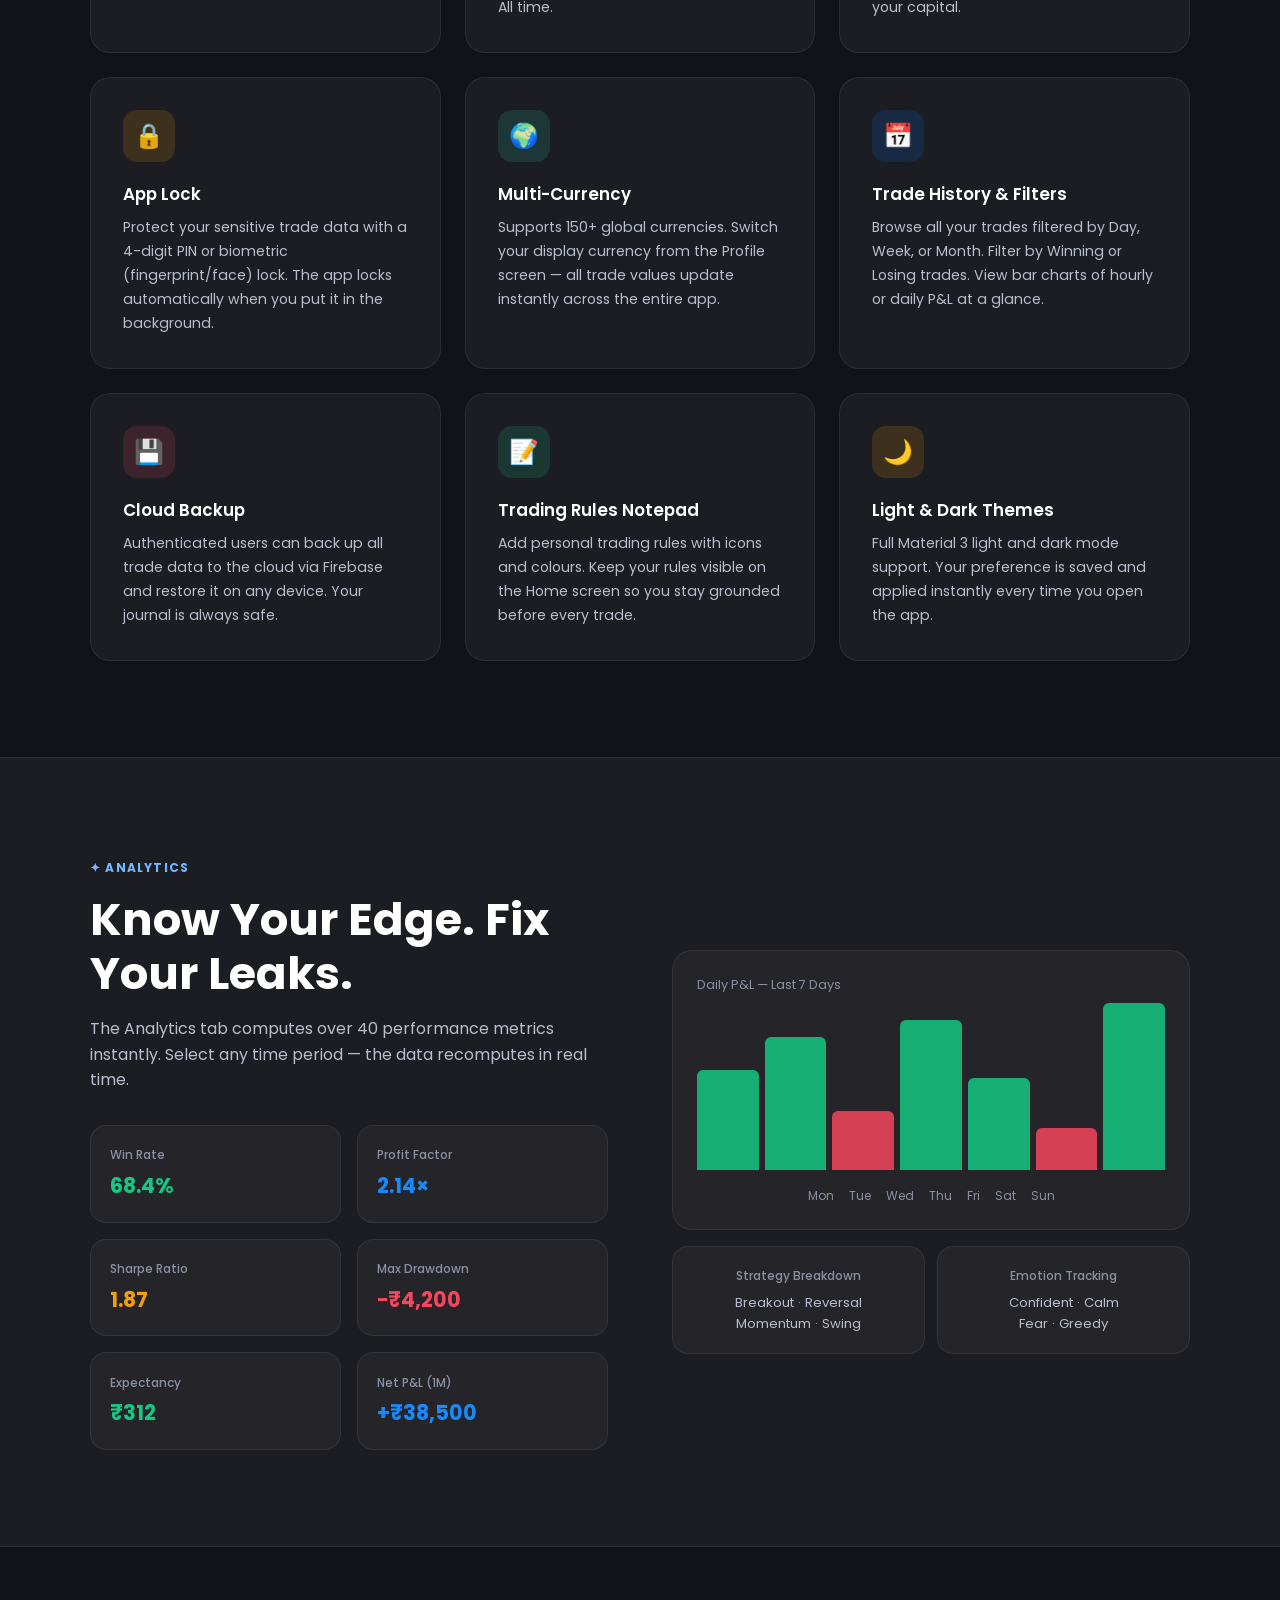
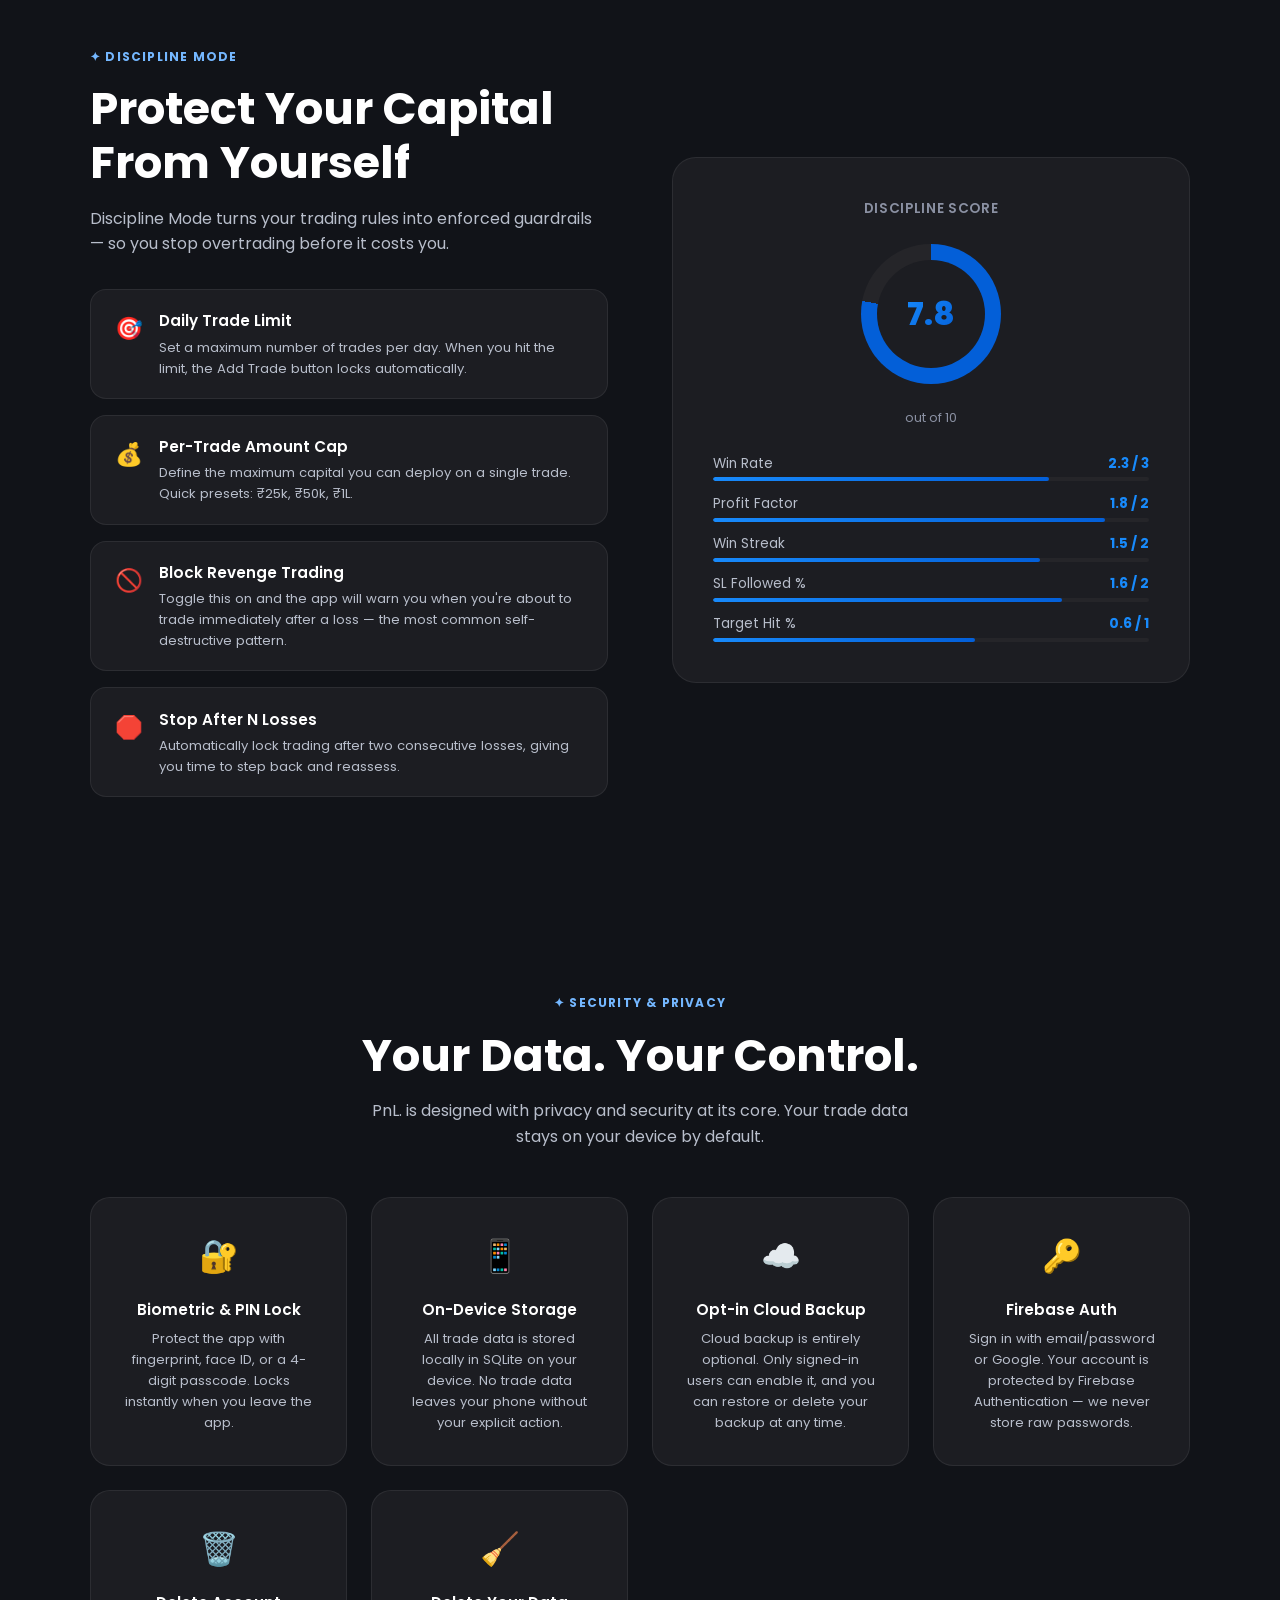
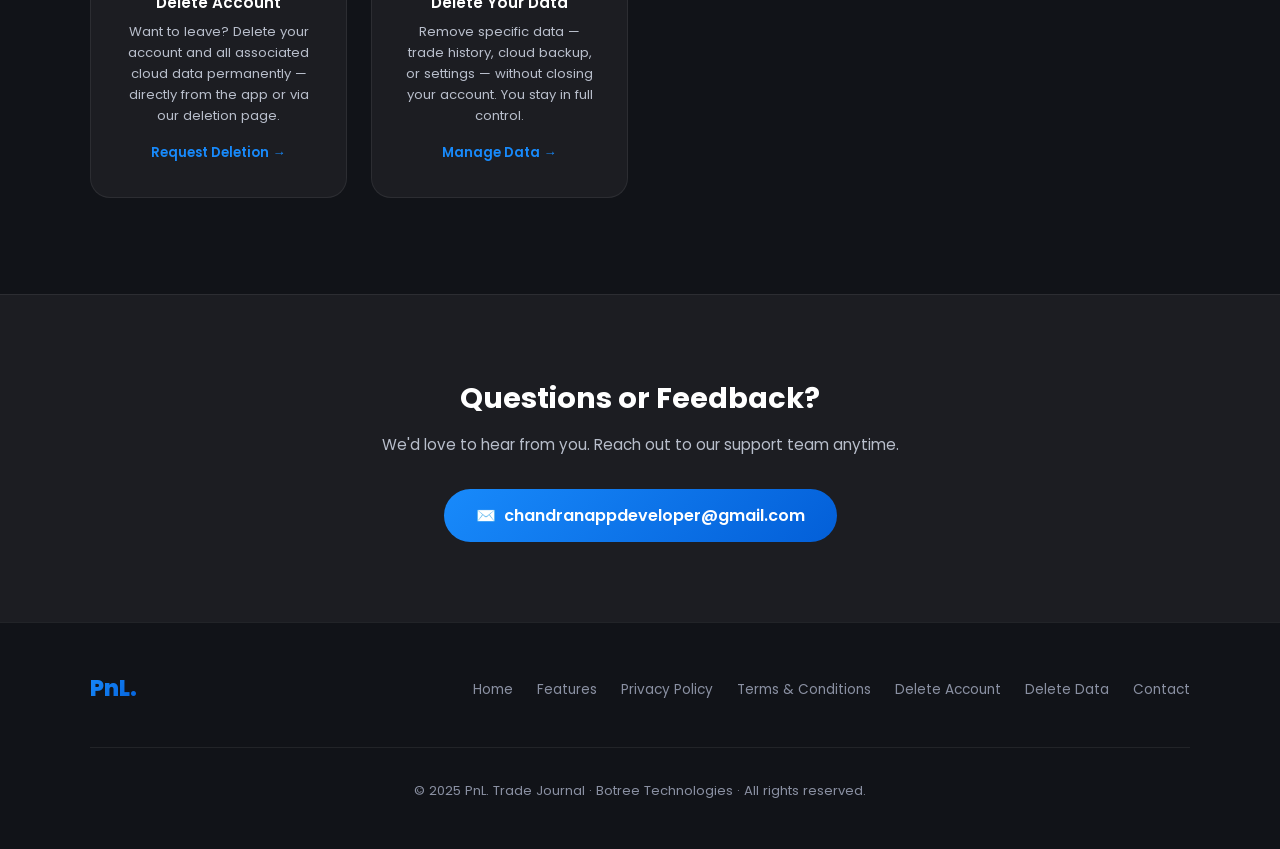
==== commit 08883b40: "Update index.html delete changes" ====
--- a/index.html
+++ b/index.html
@@ -309,6 +309,18 @@
         <h3>Firebase Auth</h3>
         <p>Sign in with email/password or Google. Your account is protected by Firebase Authentication — we never store raw passwords.</p>
       </div>
+      <div class="security-card">
+        <span class="sec-icon">🗑️</span>
+        <h3>Delete Account</h3>
+        <p>Want to leave? Delete your account and all associated cloud data permanently — directly from the app or via our deletion page.</p>
+        <a href="delete-account.html" style="display:inline-block;margin-top:1rem;font-size:0.82rem;font-weight:600;color:var(--primary-light);text-decoration:none;">Request Deletion →</a>
+      </div>
+      <div class="security-card">
+        <span class="sec-icon">🧹</span>
+        <h3>Delete Your Data</h3>
+        <p>Remove specific data — trade history, cloud backup, or settings — without closing your account. You stay in full control.</p>
+        <a href="delete-data.html" style="display:inline-block;margin-top:1rem;font-size:0.82rem;font-weight:600;color:var(--primary-light);text-decoration:none;">Manage Data →</a>
+      </div>
     </div>
   </div>
 </section>
@@ -329,11 +341,11 @@
       <li><a href="#features">Features</a></li>
       <li><a href="privacy.html">Privacy Policy</a></li>
       <li><a href="terms.html">Terms &amp; Conditions</a></li>
+      <li><a href="delete-account.html">Delete Account</a></li>
+      <li><a href="delete-data.html">Delete Data</a></li>
       <li><a href="mailto:chandranappdeveloper@gmail.com">Contact</a></li>
     </ul>
-  </div>
-  <div class="footer-copy">
-    PnL. &nbsp;|&nbsp; Version 1.0.0 &nbsp;|&nbsp; © 2025 PnL. All rights reserved. &nbsp;|&nbsp; Made with ❤️ for traders
+    <p class="footer-copy">© 2025 PnL. Trade Journal · Botree Technologies · All rights reserved.</p>
   </div>
 </footer>
 
